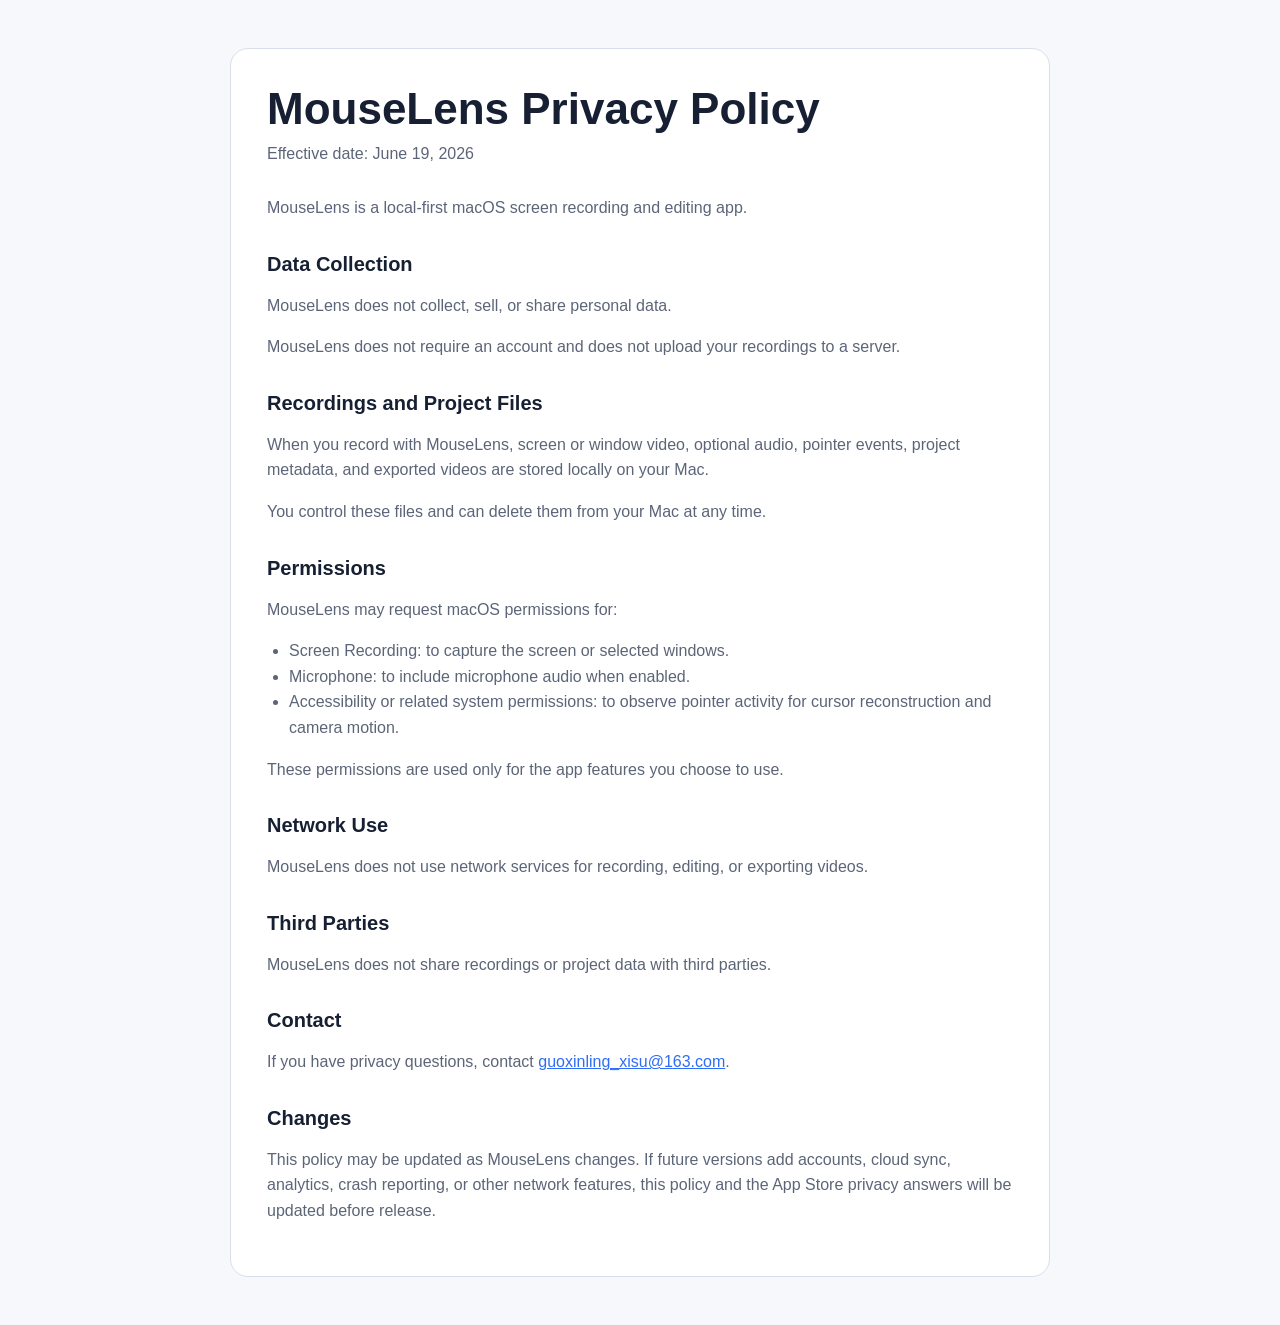
==== privacy.html @ c01db3e9 "Add files via upload" ====
<!doctype html>
<html lang="en">
<head>
  <meta charset="utf-8">
  <meta name="viewport" content="width=device-width, initial-scale=1">
  <title>MouseLens Privacy Policy</title>
  <style>
    :root {
      color-scheme: light dark;
      --bg: #f7f8fb;
      --fg: #172033;
      --muted: #5c6578;
      --panel: #ffffff;
      --border: #d9deea;
      --accent: #2f6df6;
    }

    @media (prefers-color-scheme: dark) {
      :root {
        --bg: #101420;
        --fg: #eef2fb;
        --muted: #aeb6c8;
        --panel: #171d2b;
        --border: #30384c;
        --accent: #7aa2ff;
      }
    }

    * {
      box-sizing: border-box;
    }

    body {
      margin: 0;
      background: var(--bg);
      color: var(--fg);
      font: 16px/1.6 -apple-system, BlinkMacSystemFont, "Segoe UI", sans-serif;
    }

    main {
      width: min(820px, calc(100% - 32px));
      margin: 48px auto;
      padding: 36px;
      background: var(--panel);
      border: 1px solid var(--border);
      border-radius: 18px;
    }

    h1 {
      margin: 0 0 8px;
      font-size: clamp(30px, 5vw, 44px);
      line-height: 1.1;
      letter-spacing: 0;
    }

    h2 {
      margin: 30px 0 8px;
      font-size: 20px;
      line-height: 1.3;
      letter-spacing: 0;
    }

    p,
    li {
      color: var(--muted);
    }

    a {
      color: var(--accent);
    }

    ul {
      padding-left: 22px;
    }

    .updated {
      margin: 0 0 28px;
      color: var(--muted);
    }
  </style>
</head>
<body>
  <main>
    <h1>MouseLens Privacy Policy</h1>
    <p class="updated">Effective date: June 19, 2026</p>

    <p>MouseLens is a local-first macOS screen recording and editing app.</p>

    <h2>Data Collection</h2>
    <p>MouseLens does not collect, sell, or share personal data.</p>
    <p>MouseLens does not require an account and does not upload your recordings to a server.</p>

    <h2>Recordings and Project Files</h2>
    <p>When you record with MouseLens, screen or window video, optional audio, pointer events, project metadata, and exported videos are stored locally on your Mac.</p>
    <p>You control these files and can delete them from your Mac at any time.</p>

    <h2>Permissions</h2>
    <p>MouseLens may request macOS permissions for:</p>
    <ul>
      <li>Screen Recording: to capture the screen or selected windows.</li>
      <li>Microphone: to include microphone audio when enabled.</li>
      <li>Accessibility or related system permissions: to observe pointer activity for cursor reconstruction and camera motion.</li>
    </ul>
    <p>These permissions are used only for the app features you choose to use.</p>

    <h2>Network Use</h2>
    <p>MouseLens does not use network services for recording, editing, or exporting videos.</p>

    <h2>Third Parties</h2>
    <p>MouseLens does not share recordings or project data with third parties.</p>

    <h2>Contact</h2>
    <p>If you have privacy questions, contact <a href="mailto:guoxinling_xisu@163.com">guoxinling_xisu@163.com</a>.</p>

    <h2>Changes</h2>
    <p>This policy may be updated as MouseLens changes. If future versions add accounts, cloud sync, analytics, crash reporting, or other network features, this policy and the App Store privacy answers will be updated before release.</p>
  </main>
</body>
</html>
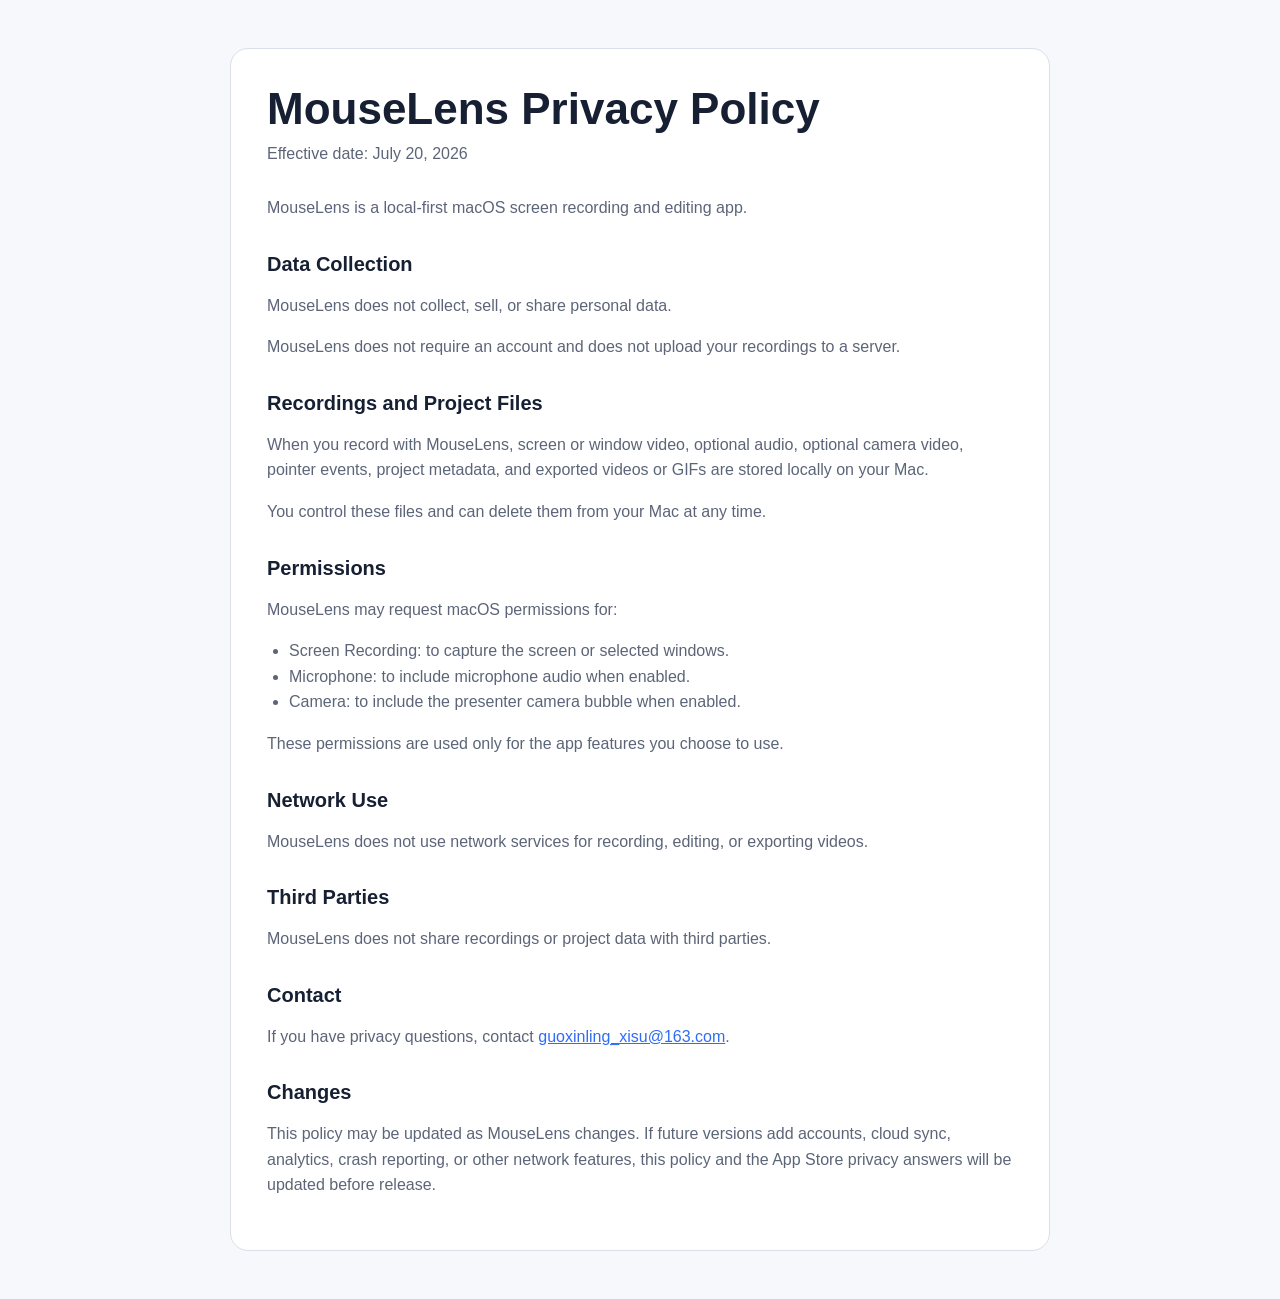
==== commit c1abf097: "Update MouseLens support and privacy pages" ====
--- a/privacy.html
+++ b/privacy.html
@@ -82,7 +82,7 @@
 <body>
   <main>
     <h1>MouseLens Privacy Policy</h1>
-    <p class="updated">Effective date: June 19, 2026</p>
+    <p class="updated">Effective date: July 20, 2026</p>
 
     <p>MouseLens is a local-first macOS screen recording and editing app.</p>
 
@@ -91,7 +91,7 @@
     <p>MouseLens does not require an account and does not upload your recordings to a server.</p>
 
     <h2>Recordings and Project Files</h2>
-    <p>When you record with MouseLens, screen or window video, optional audio, pointer events, project metadata, and exported videos are stored locally on your Mac.</p>
+    <p>When you record with MouseLens, screen or window video, optional audio, optional camera video, pointer events, project metadata, and exported videos or GIFs are stored locally on your Mac.</p>
     <p>You control these files and can delete them from your Mac at any time.</p>
 
     <h2>Permissions</h2>
@@ -99,7 +99,7 @@
     <ul>
       <li>Screen Recording: to capture the screen or selected windows.</li>
       <li>Microphone: to include microphone audio when enabled.</li>
-      <li>Accessibility or related system permissions: to observe pointer activity for cursor reconstruction and camera motion.</li>
+      <li>Camera: to include the presenter camera bubble when enabled.</li>
     </ul>
     <p>These permissions are used only for the app features you choose to use.</p>
 
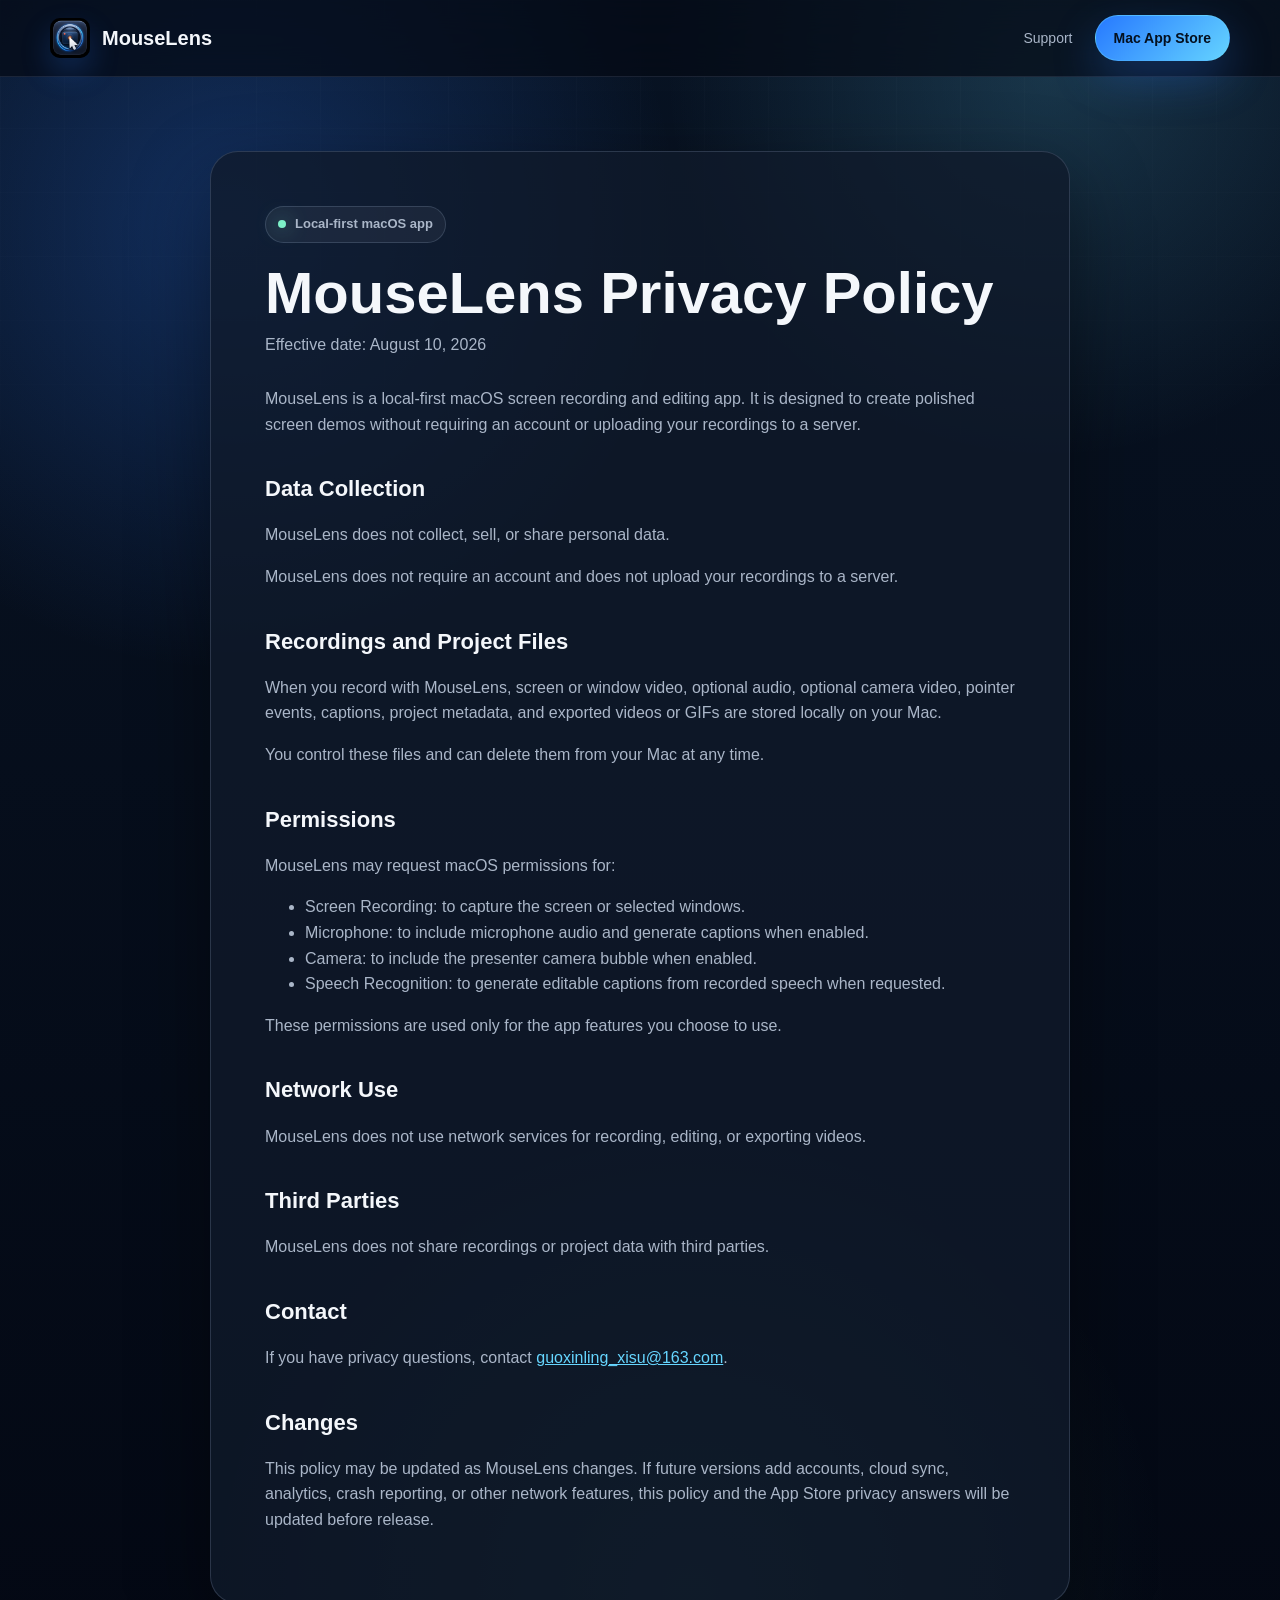
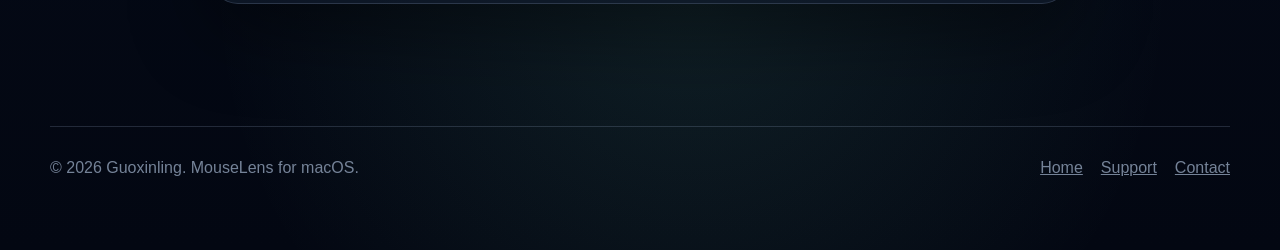
==== commit 6d35b85e: "Redesign MouseLens product site" ====
--- a/privacy.html
+++ b/privacy.html
@@ -4,116 +4,76 @@
   <meta charset="utf-8">
   <meta name="viewport" content="width=device-width, initial-scale=1">
   <title>MouseLens Privacy Policy</title>
-  <style>
-    :root {
-      color-scheme: light dark;
-      --bg: #f7f8fb;
-      --fg: #172033;
-      --muted: #5c6578;
-      --panel: #ffffff;
-      --border: #d9deea;
-      --accent: #2f6df6;
-    }
-
-    @media (prefers-color-scheme: dark) {
-      :root {
-        --bg: #101420;
-        --fg: #eef2fb;
-        --muted: #aeb6c8;
-        --panel: #171d2b;
-        --border: #30384c;
-        --accent: #7aa2ff;
-      }
-    }
-
-    * {
-      box-sizing: border-box;
-    }
-
-    body {
-      margin: 0;
-      background: var(--bg);
-      color: var(--fg);
-      font: 16px/1.6 -apple-system, BlinkMacSystemFont, "Segoe UI", sans-serif;
-    }
-
-    main {
-      width: min(820px, calc(100% - 32px));
-      margin: 48px auto;
-      padding: 36px;
-      background: var(--panel);
-      border: 1px solid var(--border);
-      border-radius: 18px;
-    }
-
-    h1 {
-      margin: 0 0 8px;
-      font-size: clamp(30px, 5vw, 44px);
-      line-height: 1.1;
-      letter-spacing: 0;
-    }
-
-    h2 {
-      margin: 30px 0 8px;
-      font-size: 20px;
-      line-height: 1.3;
-      letter-spacing: 0;
-    }
-
-    p,
-    li {
-      color: var(--muted);
-    }
-
-    a {
-      color: var(--accent);
-    }
-
-    ul {
-      padding-left: 22px;
-    }
-
-    .updated {
-      margin: 0 0 28px;
-      color: var(--muted);
-    }
-  </style>
+  <link rel="icon" href="assets/icon-128.png">
+  <link rel="stylesheet" href="styles.css">
 </head>
 <body>
-  <main>
-    <h1>MouseLens Privacy Policy</h1>
-    <p class="updated">Effective date: July 20, 2026</p>
+  <div class="page">
+    <header class="nav">
+      <div class="container nav-inner">
+        <a class="brand" href="index.html" aria-label="MouseLens home">
+          <img src="assets/icon-128.png" alt="">
+          <span>MouseLens</span>
+        </a>
+        <nav class="nav-links" aria-label="Primary navigation">
+          <a href="support.html">Support</a>
+          <a class="button primary" href="https://apps.apple.com/app/id6782615815">Mac App Store</a>
+        </nav>
+      </div>
+    </header>
 
-    <p>MouseLens is a local-first macOS screen recording and editing app.</p>
+    <main class="content-page">
+      <div class="container">
+        <article class="content-card">
+          <span class="eyebrow">Local-first macOS app</span>
+          <h1>MouseLens Privacy Policy</h1>
+          <p class="updated">Effective date: August 10, 2026</p>
 
-    <h2>Data Collection</h2>
-    <p>MouseLens does not collect, sell, or share personal data.</p>
-    <p>MouseLens does not require an account and does not upload your recordings to a server.</p>
+          <p>MouseLens is a local-first macOS screen recording and editing app. It is designed to create polished screen demos without requiring an account or uploading your recordings to a server.</p>
 
-    <h2>Recordings and Project Files</h2>
-    <p>When you record with MouseLens, screen or window video, optional audio, optional camera video, pointer events, project metadata, and exported videos or GIFs are stored locally on your Mac.</p>
-    <p>You control these files and can delete them from your Mac at any time.</p>
+          <h2>Data Collection</h2>
+          <p>MouseLens does not collect, sell, or share personal data.</p>
+          <p>MouseLens does not require an account and does not upload your recordings to a server.</p>
 
-    <h2>Permissions</h2>
-    <p>MouseLens may request macOS permissions for:</p>
-    <ul>
-      <li>Screen Recording: to capture the screen or selected windows.</li>
-      <li>Microphone: to include microphone audio when enabled.</li>
-      <li>Camera: to include the presenter camera bubble when enabled.</li>
-    </ul>
-    <p>These permissions are used only for the app features you choose to use.</p>
+          <h2>Recordings and Project Files</h2>
+          <p>When you record with MouseLens, screen or window video, optional audio, optional camera video, pointer events, captions, project metadata, and exported videos or GIFs are stored locally on your Mac.</p>
+          <p>You control these files and can delete them from your Mac at any time.</p>
 
-    <h2>Network Use</h2>
-    <p>MouseLens does not use network services for recording, editing, or exporting videos.</p>
+          <h2>Permissions</h2>
+          <p>MouseLens may request macOS permissions for:</p>
+          <ul>
+            <li>Screen Recording: to capture the screen or selected windows.</li>
+            <li>Microphone: to include microphone audio and generate captions when enabled.</li>
+            <li>Camera: to include the presenter camera bubble when enabled.</li>
+            <li>Speech Recognition: to generate editable captions from recorded speech when requested.</li>
+          </ul>
+          <p>These permissions are used only for the app features you choose to use.</p>
 
-    <h2>Third Parties</h2>
-    <p>MouseLens does not share recordings or project data with third parties.</p>
+          <h2>Network Use</h2>
+          <p>MouseLens does not use network services for recording, editing, or exporting videos.</p>
 
-    <h2>Contact</h2>
-    <p>If you have privacy questions, contact <a href="mailto:guoxinling_xisu@163.com">guoxinling_xisu@163.com</a>.</p>
+          <h2>Third Parties</h2>
+          <p>MouseLens does not share recordings or project data with third parties.</p>
 
-    <h2>Changes</h2>
-    <p>This policy may be updated as MouseLens changes. If future versions add accounts, cloud sync, analytics, crash reporting, or other network features, this policy and the App Store privacy answers will be updated before release.</p>
-  </main>
+          <h2>Contact</h2>
+          <p>If you have privacy questions, contact <a href="mailto:guoxinling_xisu@163.com">guoxinling_xisu@163.com</a>.</p>
+
+          <h2>Changes</h2>
+          <p>This policy may be updated as MouseLens changes. If future versions add accounts, cloud sync, analytics, crash reporting, or other network features, this policy and the App Store privacy answers will be updated before release.</p>
+        </article>
+      </div>
+    </main>
+
+    <footer class="footer">
+      <div class="container footer-inner">
+        <div>© 2026 Guoxinling. MouseLens for macOS.</div>
+        <div class="footer-links">
+          <a href="index.html">Home</a>
+          <a href="support.html">Support</a>
+          <a href="mailto:guoxinling_xisu@163.com">Contact</a>
+        </div>
+      </div>
+    </footer>
+  </div>
 </body>
 </html>
--- a/styles.css
+++ b/styles.css
@@ -0,0 +1,531 @@
+:root {
+  color-scheme: dark;
+  --bg: #07101d;
+  --bg-deep: #030712;
+  --surface: rgba(16, 26, 43, 0.72);
+  --surface-strong: rgba(22, 34, 55, 0.88);
+  --line: rgba(177, 199, 234, 0.18);
+  --line-strong: rgba(177, 199, 234, 0.32);
+  --text: #f4f7fb;
+  --muted: #aab6c8;
+  --soft: #758398;
+  --blue: #2f7cff;
+  --cyan: #66d6ff;
+  --green: #7df0c8;
+  --shadow: 0 28px 80px rgba(0, 0, 0, 0.42);
+}
+
+* {
+  box-sizing: border-box;
+}
+
+html {
+  scroll-behavior: smooth;
+}
+
+body {
+  margin: 0;
+  min-width: 320px;
+  background:
+    radial-gradient(circle at 18% 12%, rgba(47, 124, 255, 0.28), transparent 28rem),
+    radial-gradient(circle at 82% 4%, rgba(102, 214, 255, 0.18), transparent 24rem),
+    radial-gradient(circle at 54% 86%, rgba(125, 240, 200, 0.10), transparent 30rem),
+    linear-gradient(180deg, #081323 0%, var(--bg-deep) 100%);
+  color: var(--text);
+  font: 16px/1.6 -apple-system, BlinkMacSystemFont, "SF Pro Text", "Segoe UI", sans-serif;
+  letter-spacing: 0;
+}
+
+body::before {
+  content: "";
+  position: fixed;
+  inset: 0;
+  pointer-events: none;
+  background-image:
+    linear-gradient(rgba(255,255,255,0.026) 1px, transparent 1px),
+    linear-gradient(90deg, rgba(255,255,255,0.026) 1px, transparent 1px);
+  background-size: 64px 64px;
+  mask-image: linear-gradient(to bottom, rgba(0,0,0,0.6), transparent 75%);
+}
+
+a {
+  color: inherit;
+}
+
+.page {
+  position: relative;
+  overflow: hidden;
+}
+
+.container {
+  width: min(1180px, calc(100% - 40px));
+  margin: 0 auto;
+}
+
+.nav {
+  position: sticky;
+  top: 0;
+  z-index: 20;
+  border-bottom: 1px solid rgba(177, 199, 234, 0.12);
+  background: rgba(5, 11, 21, 0.72);
+  backdrop-filter: blur(22px);
+}
+
+.nav-inner {
+  display: flex;
+  align-items: center;
+  justify-content: space-between;
+  min-height: 76px;
+  gap: 24px;
+}
+
+.brand {
+  display: inline-flex;
+  align-items: center;
+  gap: 12px;
+  text-decoration: none;
+  font-weight: 760;
+}
+
+.brand img {
+  width: 40px;
+  height: 40px;
+  border-radius: 10px;
+  box-shadow: 0 14px 30px rgba(47, 124, 255, 0.22);
+}
+
+.brand span {
+  font-size: 20px;
+}
+
+.nav-links {
+  display: flex;
+  align-items: center;
+  gap: 22px;
+  color: var(--muted);
+  font-size: 14px;
+}
+
+.nav-links a {
+  text-decoration: none;
+}
+
+.nav-links a:hover {
+  color: var(--text);
+}
+
+.button {
+  display: inline-flex;
+  align-items: center;
+  justify-content: center;
+  gap: 10px;
+  min-height: 46px;
+  padding: 0 18px;
+  border: 1px solid var(--line-strong);
+  border-radius: 999px;
+  color: var(--text);
+  text-decoration: none;
+  font-weight: 700;
+  white-space: nowrap;
+}
+
+.button.primary {
+  border-color: rgba(102, 214, 255, 0.40);
+  background: linear-gradient(135deg, #2678ff 0%, #65d4ff 100%);
+  color: #04101f;
+  box-shadow: 0 18px 45px rgba(47, 124, 255, 0.28);
+}
+
+.button.secondary {
+  background: rgba(255,255,255,0.055);
+}
+
+.hero {
+  padding: 88px 0 70px;
+}
+
+.hero-grid {
+  display: grid;
+  grid-template-columns: minmax(0, 0.92fr) minmax(420px, 1.2fr);
+  align-items: center;
+  gap: 56px;
+}
+
+.eyebrow {
+  display: inline-flex;
+  align-items: center;
+  gap: 9px;
+  padding: 7px 12px;
+  border: 1px solid var(--line);
+  border-radius: 999px;
+  background: rgba(255,255,255,0.052);
+  color: var(--muted);
+  font-size: 13px;
+  font-weight: 700;
+}
+
+.eyebrow::before {
+  content: "";
+  width: 8px;
+  height: 8px;
+  border-radius: 50%;
+  background: var(--green);
+  box-shadow: 0 0 20px rgba(125, 240, 200, 0.78);
+}
+
+h1 {
+  margin: 22px 0 0;
+  font-size: clamp(48px, 7vw, 88px);
+  line-height: 0.96;
+  letter-spacing: 0;
+}
+
+.hero-copy {
+  margin: 24px 0 0;
+  max-width: 610px;
+  color: var(--muted);
+  font-size: 20px;
+  line-height: 1.55;
+}
+
+.hero-actions {
+  display: flex;
+  flex-wrap: wrap;
+  gap: 14px;
+  margin-top: 34px;
+}
+
+.hero-notes {
+  display: flex;
+  flex-wrap: wrap;
+  gap: 14px;
+  margin-top: 22px;
+  color: var(--soft);
+  font-size: 13px;
+}
+
+.hero-visual {
+  position: relative;
+}
+
+.hero-visual::before {
+  content: "";
+  position: absolute;
+  inset: 8% -4% -4% 10%;
+  background: linear-gradient(135deg, rgba(47,124,255,0.22), rgba(102,214,255,0.10));
+  filter: blur(38px);
+}
+
+.product-frame {
+  position: relative;
+  overflow: hidden;
+  border: 1px solid var(--line-strong);
+  border-radius: 26px;
+  background: rgba(7, 14, 27, 0.78);
+  box-shadow: var(--shadow);
+}
+
+.product-frame img {
+  display: block;
+  width: 100%;
+  height: auto;
+}
+
+.floating-panel {
+  position: absolute;
+  left: -18px;
+  bottom: 28px;
+  width: min(310px, 56%);
+  padding: 16px;
+  border: 1px solid rgba(255,255,255,0.16);
+  border-radius: 18px;
+  background: rgba(10, 17, 31, 0.78);
+  box-shadow: 0 18px 48px rgba(0, 0, 0, 0.38);
+  backdrop-filter: blur(22px);
+}
+
+.panel-kicker {
+  margin: 0 0 6px;
+  color: var(--green);
+  font-size: 12px;
+  font-weight: 800;
+  text-transform: uppercase;
+}
+
+.panel-title {
+  margin: 0;
+  font-size: 17px;
+  font-weight: 760;
+}
+
+.section {
+  padding: 74px 0;
+}
+
+.section-head {
+  display: flex;
+  align-items: end;
+  justify-content: space-between;
+  gap: 28px;
+  margin-bottom: 28px;
+}
+
+.section h2 {
+  margin: 0;
+  max-width: 760px;
+  font-size: clamp(34px, 4vw, 56px);
+  line-height: 1.02;
+}
+
+.section-lede {
+  max-width: 560px;
+  margin: 14px 0 0;
+  color: var(--muted);
+  font-size: 18px;
+}
+
+.cards {
+  display: grid;
+  grid-template-columns: repeat(4, minmax(0, 1fr));
+  gap: 16px;
+}
+
+.card {
+  min-height: 220px;
+  padding: 22px;
+  border: 1px solid var(--line);
+  border-radius: 20px;
+  background: linear-gradient(180deg, rgba(255,255,255,0.072), rgba(255,255,255,0.035));
+}
+
+.card-icon {
+  display: grid;
+  place-items: center;
+  width: 42px;
+  height: 42px;
+  margin-bottom: 20px;
+  border-radius: 13px;
+  background: rgba(47,124,255,0.18);
+  color: var(--cyan);
+  font-size: 22px;
+}
+
+.card h3 {
+  margin: 0 0 10px;
+  font-size: 19px;
+}
+
+.card p {
+  margin: 0;
+  color: var(--muted);
+}
+
+.workflow {
+  display: grid;
+  grid-template-columns: repeat(3, minmax(0, 1fr));
+  gap: 16px;
+  counter-reset: step;
+}
+
+.step {
+  position: relative;
+  min-height: 190px;
+  padding: 26px;
+  border: 1px solid var(--line);
+  border-radius: 22px;
+  background: rgba(255,255,255,0.05);
+}
+
+.step::before {
+  counter-increment: step;
+  content: "0" counter(step);
+  display: inline-flex;
+  margin-bottom: 28px;
+  color: var(--cyan);
+  font-weight: 800;
+}
+
+.step h3 {
+  margin: 0 0 8px;
+  font-size: 22px;
+}
+
+.step p {
+  margin: 0;
+  color: var(--muted);
+}
+
+.showcase {
+  display: grid;
+  grid-template-columns: 1fr 1fr;
+  gap: 18px;
+}
+
+.showcase-card {
+  overflow: hidden;
+  border: 1px solid var(--line);
+  border-radius: 24px;
+  background: var(--surface);
+}
+
+.showcase-card img {
+  display: block;
+  width: 100%;
+  height: auto;
+}
+
+.showcase-copy {
+  padding: 22px;
+}
+
+.showcase-copy h3 {
+  margin: 0 0 8px;
+  font-size: 22px;
+}
+
+.showcase-copy p {
+  margin: 0;
+  color: var(--muted);
+}
+
+.privacy-band {
+  padding: 40px;
+  border: 1px solid var(--line);
+  border-radius: 28px;
+  background:
+    linear-gradient(135deg, rgba(47,124,255,0.16), rgba(125,240,200,0.08)),
+    rgba(255,255,255,0.04);
+}
+
+.privacy-band h2 {
+  margin: 0;
+  font-size: clamp(32px, 4vw, 52px);
+}
+
+.privacy-band p {
+  max-width: 760px;
+  margin: 16px 0 0;
+  color: var(--muted);
+  font-size: 18px;
+}
+
+.footer {
+  padding: 48px 0 70px;
+  color: var(--soft);
+}
+
+.footer-inner {
+  display: flex;
+  align-items: center;
+  justify-content: space-between;
+  gap: 20px;
+  border-top: 1px solid var(--line);
+  padding-top: 28px;
+}
+
+.footer-links {
+  display: flex;
+  flex-wrap: wrap;
+  gap: 18px;
+}
+
+.content-page {
+  padding: 74px 0;
+}
+
+.content-card {
+  width: min(860px, 100%);
+  margin: 0 auto;
+  padding: clamp(28px, 5vw, 54px);
+  border: 1px solid var(--line);
+  border-radius: 28px;
+  background: rgba(16, 26, 43, 0.78);
+  box-shadow: var(--shadow);
+}
+
+.content-card h1 {
+  font-size: clamp(36px, 5vw, 58px);
+}
+
+.content-card h2 {
+  margin: 34px 0 8px;
+  font-size: 22px;
+}
+
+.content-card p,
+.content-card li {
+  color: var(--muted);
+}
+
+.content-card a {
+  color: var(--cyan);
+}
+
+.updated {
+  margin: 12px 0 28px;
+  color: var(--soft);
+}
+
+@media (max-width: 980px) {
+  .hero-grid,
+  .showcase {
+    grid-template-columns: 1fr;
+  }
+
+  .cards,
+  .workflow {
+    grid-template-columns: repeat(2, minmax(0, 1fr));
+  }
+
+  .hero {
+    padding-top: 58px;
+  }
+}
+
+@media (max-width: 680px) {
+  .container {
+    width: min(100% - 28px, 1180px);
+  }
+
+  .nav-inner {
+    min-height: 66px;
+  }
+
+  .nav-links a:not(.button) {
+    display: none;
+  }
+
+  .hero-grid {
+    gap: 34px;
+  }
+
+  .hero-copy {
+    font-size: 17px;
+  }
+
+  .cards,
+  .workflow {
+    grid-template-columns: 1fr;
+  }
+
+  .section {
+    padding: 52px 0;
+  }
+
+  .section-head,
+  .footer-inner {
+    display: block;
+  }
+
+  .footer-links {
+    margin-top: 18px;
+  }
+
+  .floating-panel {
+    position: relative;
+    left: auto;
+    bottom: auto;
+    width: auto;
+    margin: 12px;
+  }
+}
